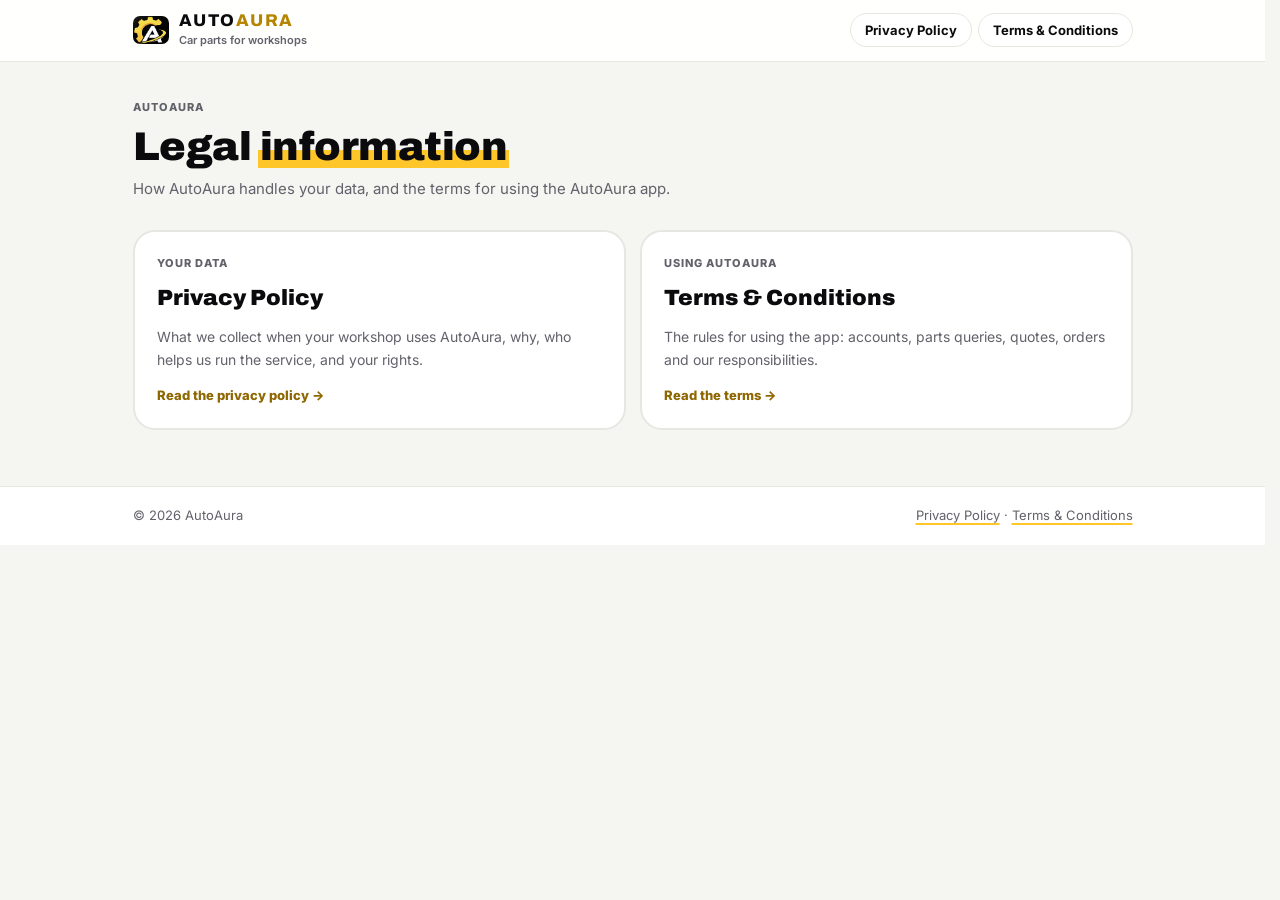
==== index.html @ 2a084ecb "Add AutoAura privacy policy and terms" ====
<!doctype html>
<html lang="en">
  <head>
    <meta charset="utf-8" />
    <meta name="viewport" content="width=device-width, initial-scale=1" />
    <title>AutoAura · Legal</title>
    <meta name="description" content="AutoAura privacy policy and terms &amp; conditions." />
    <meta name="theme-color" content="#ffc629" />
    <link rel="icon" type="image/jpeg" href="assets/favicon.jpg" />
    <link rel="preconnect" href="https://fonts.googleapis.com" />
    <link rel="preconnect" href="https://fonts.gstatic.com" crossorigin />
    <link href="https://fonts.googleapis.com/css2?family=Archivo:wght@800;900&family=Inter:wght@400;600;700;800&display=swap" rel="stylesheet" />
    <link rel="stylesheet" href="assets/legal.css" />
  </head>
  <body>
    <header class="topbar">
      <div class="topbar-in">
        <a class="brandmark" href="./">
          <img src="assets/logo-mark.jpg" alt="" />
          <span><span class="word">AUTO<span>AURA</span></span><span class="sub">Car parts for workshops</span></span>
        </a>
        <nav class="toplinks" aria-label="Legal pages">
          <a class="pill" href="privacy-policy.html">Privacy Policy</a>
          <a class="pill" href="terms-and-conditions.html">Terms &amp; Conditions</a>
        </nav>
      </div>
    </header>

    <main class="wrap">
      <span class="eyebrow">AutoAura</span>
      <h1 class="page-title">Legal <span class="mark">information</span></h1>
      <p class="page-sub">How AutoAura handles your data, and the terms for using the AutoAura app.</p>

      <div class="cards">
        <a class="card-link" href="privacy-policy.html">
          <span class="eyebrow">Your data</span>
          <span class="t">Privacy Policy</span>
          <span class="d">What we collect when your workshop uses AutoAura, why, who helps us run the service, and your rights.</span>
          <span class="go">Read the privacy policy →</span>
        </a>
        <a class="card-link" href="terms-and-conditions.html">
          <span class="eyebrow">Using AutoAura</span>
          <span class="t">Terms &amp; Conditions</span>
          <span class="d">The rules for using the app: accounts, parts queries, quotes, orders and our responsibilities.</span>
          <span class="go">Read the terms →</span>
        </a>
      </div>
    </main>

    <footer>
      <div class="in">
        <span>© <span data-year>2026</span> AutoAura</span>
        <span><a href="privacy-policy.html">Privacy Policy</a> · <a href="terms-and-conditions.html">Terms &amp; Conditions</a></span>
      </div>
    </footer>
    <script>
      document.querySelectorAll('[data-year]').forEach((e) => (e.textContent = new Date().getFullYear()));
    </script>
  </body>
</html>
---- assets/legal.css ----
/* AutoAura legal pages: same tokens, fonts and components as the admin panel (admin/src/styles/app.css). */
:root {
  --bg: #f5f5f2;
  --surface: #ffffff;
  --muted-surface: #f1f0ec;
  --border: #e7e6e1;
  --divider: #f1f0ec;
  --ink: #0b0b0d;
  --ink-2: #3a3a40;
  --text-muted: #62626b;
  --brand: #ffc629;
  --brand-text: #8f6700;
  --brand-on-ink: #ffd23f;
  --logo-gold: #b58500;
  --cream: #fffbea;
  --cream-border: #ffe08a;
  --note-text: #4d3800;
  --display: 'Archivo', system-ui, sans-serif;
  --body: 'Inter', system-ui, sans-serif;
  color-scheme: light;
}

* { box-sizing: border-box; }
html { scrollbar-gutter: stable; scroll-behavior: smooth; -webkit-text-size-adjust: 100%; }
body { margin: 0; background: var(--bg); color: var(--ink); font-family: var(--body); font-size: 15px; line-height: 1.65; -webkit-font-smoothing: antialiased; }
a { color: var(--ink); text-decoration: underline; text-decoration-color: var(--brand); text-decoration-thickness: 2px; text-underline-offset: 3px; }
a:hover { color: var(--brand-text); }

/* Top bar — the admin sidebar's brandmark */
.topbar { position: sticky; top: 0; z-index: 10; background: rgba(255, 255, 255, 0.92); backdrop-filter: saturate(1.4) blur(10px); border-bottom: 1px solid var(--border); }
.topbar-in { max-width: 1040px; margin: 0 auto; padding: 12px 20px; display: flex; align-items: center; justify-content: space-between; gap: 12px; }
.brandmark { display: flex; align-items: center; gap: 10px; text-decoration: none; color: var(--ink); }
.brandmark img { width: 36px; height: 28px; object-fit: cover; border-radius: 7px; }
.brandmark .word { font-family: var(--display); font-size: 17px; font-weight: 800; letter-spacing: 1.5px; line-height: 1.1; display: block; }
.brandmark .word span { color: var(--logo-gold); }
.brandmark .sub { font-size: 11px; color: var(--text-muted); font-weight: 600; display: block; }
.toplinks { display: flex; gap: 6px; flex-wrap: wrap; }
.pill { display: inline-flex; align-items: center; height: 34px; padding: 0 14px; border-radius: 999px; border: 1px solid var(--border); background: var(--surface); font-size: 13px; font-weight: 700; color: var(--ink); text-decoration: none; }
.pill:hover { color: var(--ink); border-color: var(--ink); }
.pill[aria-current='page'] { background: var(--brand); border-color: var(--brand); }

/* Page */
.wrap { max-width: 1040px; margin: 0 auto; padding: 32px 20px 56px; }
.eyebrow { font-size: 11px; font-weight: 800; letter-spacing: 1px; color: var(--text-muted); text-transform: uppercase; }
.page-title { font-family: var(--display); font-size: clamp(28px, 5vw, 40px); font-weight: 900; letter-spacing: -0.5px; line-height: 1.12; margin: 6px 0 8px; }
.mark { background: linear-gradient(transparent 58%, var(--brand) 58%); padding: 0 2px; }
.page-sub { margin: 0; color: var(--text-muted); font-size: 15px; }
.meta { display: flex; flex-wrap: wrap; gap: 8px; margin-top: 16px; }
.chip { display: inline-flex; align-items: center; gap: 6px; height: 30px; padding: 0 12px; border-radius: 999px; background: var(--surface); border: 1px solid var(--border); font-size: 12px; font-weight: 700; color: var(--ink-2); }
.chip b { color: var(--ink); }

.layout { display: grid; grid-template-columns: 240px minmax(0, 1fr); gap: 20px; margin-top: 28px; align-items: start; }
.toc { position: sticky; top: 76px; background: var(--surface); border: 1px solid var(--border); border-radius: 20px; padding: 14px; }
.toc .eyebrow { display: block; padding: 2px 8px 8px; }
.toc ol { list-style: none; margin: 0; padding: 0; counter-reset: toc; }
.toc li { counter-increment: toc; }
.toc a { display: flex; gap: 8px; padding: 7px 8px; border-radius: 10px; font-size: 13px; font-weight: 600; color: var(--ink-2); text-decoration: none; line-height: 1.35; }
.toc a::before { content: counter(toc, decimal-leading-zero); color: var(--text-muted); font-weight: 800; font-size: 11px; padding-top: 1px; }
.toc a:hover { background: var(--muted-surface); color: var(--ink); }

.doc { background: var(--surface); border: 1px solid var(--border); border-radius: 22px; padding: clamp(20px, 4vw, 36px); }
.doc section { scroll-margin-top: 80px; }
.doc section + section { margin-top: 28px; padding-top: 24px; border-top: 1px solid var(--divider); }
.doc h2 { font-family: var(--display); font-size: 21px; font-weight: 900; letter-spacing: -0.2px; line-height: 1.25; margin: 0 0 10px; display: flex; gap: 10px; align-items: baseline; }
.doc h2 .n { flex: none; display: inline-grid; place-items: center; min-width: 30px; height: 26px; padding: 0 6px; border-radius: 8px; background: var(--brand); font-size: 13px; font-weight: 900; }
.doc h3 { font-size: 15px; font-weight: 800; margin: 16px 0 6px; }
.doc p { margin: 0 0 10px; color: var(--ink-2); }
.doc ul { margin: 0 0 10px; padding-left: 20px; color: var(--ink-2); }
.doc li { margin: 4px 0; }
.doc li::marker { color: var(--logo-gold); }
.doc strong { color: var(--ink); }

/* Values still to be filled in before publishing (search the HTML for class="fill"). */
.fill { background: #fde8e6; color: #a3261b; border: 1px dashed #a3261b; border-radius: 6px; padding: 0 5px; font-weight: 700; overflow-wrap: anywhere; }
.note { background: var(--cream); border: 1px solid var(--cream-border); color: var(--note-text); border-radius: 16px; padding: 12px 14px; font-size: 14px; margin: 12px 0; }
.table-wrap { overflow-x: auto; margin: 8px 0 12px; border: 1px solid var(--border); border-radius: 14px; }
table { width: 100%; border-collapse: collapse; font-size: 14px; min-width: 520px; }
th, td { text-align: left; padding: 10px 12px; vertical-align: top; border-bottom: 1px solid var(--divider); }
th { font-size: 11px; font-weight: 800; letter-spacing: 0.8px; text-transform: uppercase; color: var(--text-muted); background: var(--muted-surface); }
tr:last-child td { border-bottom: 0; }
td:first-child { font-weight: 700; color: var(--ink); white-space: nowrap; }

.contact { display: grid; grid-template-columns: repeat(auto-fit, minmax(200px, 1fr)); gap: 10px; margin-top: 8px; }
.contact div { background: var(--muted-surface); border-radius: 14px; padding: 12px 14px; }
.contact span { display: block; font-size: 11px; font-weight: 800; letter-spacing: 0.8px; text-transform: uppercase; color: var(--text-muted); }
.contact b { font-size: 14px; word-break: break-word; }

/* Landing cards (index.html) */
.cards { display: grid; grid-template-columns: repeat(auto-fit, minmax(260px, 1fr)); gap: 14px; margin-top: 28px; }
.card-link { display: flex; flex-direction: column; gap: 8px; background: var(--surface); border: 2px solid var(--border); border-radius: 22px; padding: 22px; text-decoration: none; color: var(--ink); transition: border-color 0.15s, transform 0.15s; }
.card-link:hover { border-color: var(--brand); color: var(--ink); transform: translateY(-2px); }
.card-link .t { font-family: var(--display); font-size: 22px; font-weight: 900; }
.card-link .d { color: var(--text-muted); font-size: 14px; }
.card-link .go { margin-top: 6px; font-weight: 800; font-size: 13px; color: var(--brand-text); }

footer { border-top: 1px solid var(--border); background: var(--surface); }
footer .in { max-width: 1040px; margin: 0 auto; padding: 18px 20px; display: flex; flex-wrap: wrap; gap: 8px 18px; justify-content: space-between; font-size: 13px; color: var(--text-muted); }
footer a { color: var(--text-muted); }

@media (max-width: 820px) {
  .layout { grid-template-columns: minmax(0, 1fr); }
  .toc { position: static; }
}
@media (max-width: 480px) {
  .brandmark .sub { display: none; }
  .pill { height: 32px; padding: 0 11px; font-size: 12px; }
  .wrap { padding-top: 24px; }
}
@media print {
  .topbar, .toc, footer { display: none; }
  body { background: #fff; }
  .layout { display: block; }
  .doc { border: 0; padding: 0; }
}
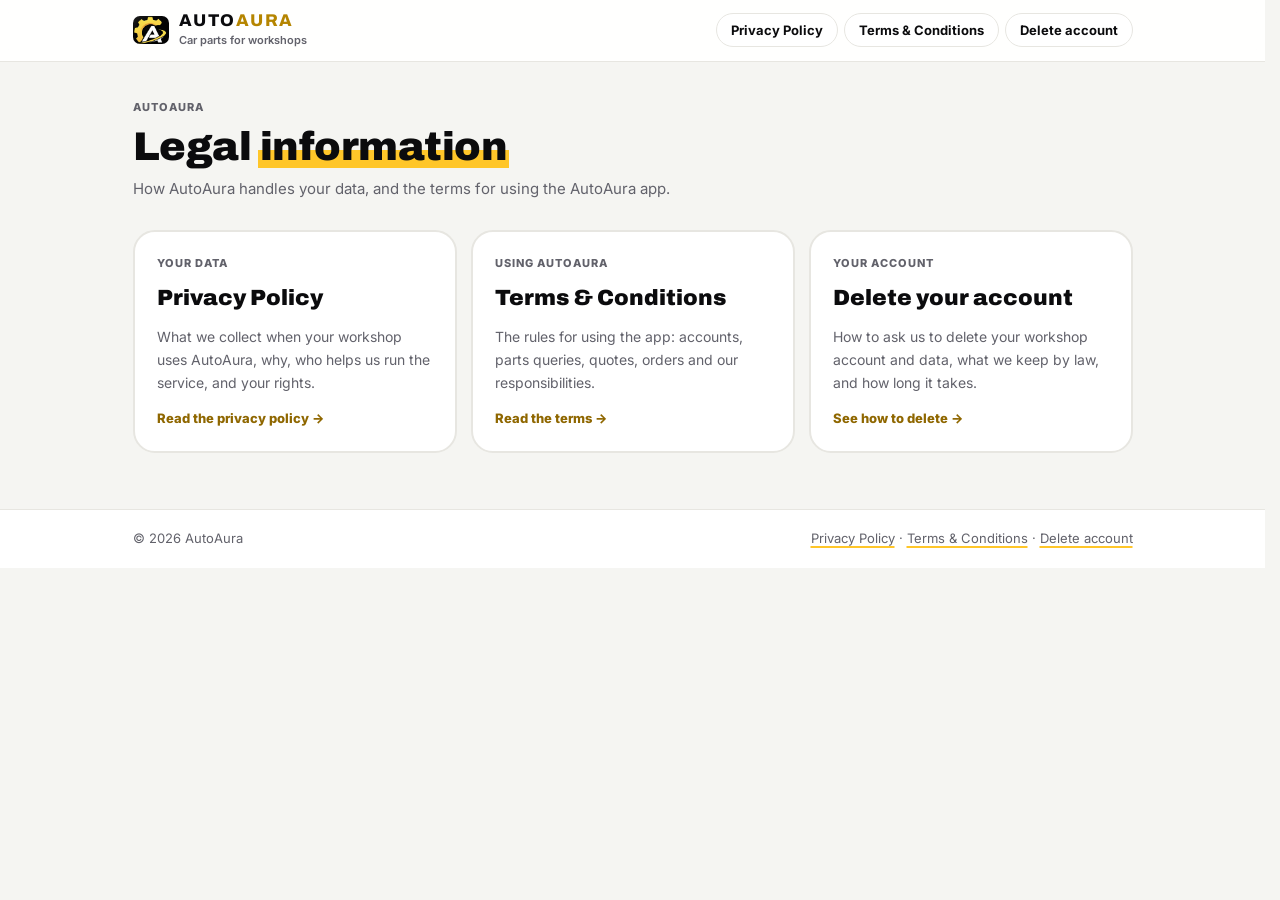
==== commit 988afa2a: "Add account deletion page and improve mobile layout - delete-account.html: how to request deletion, " ====
--- a/index.html
+++ b/index.html
@@ -22,6 +22,7 @@
         <nav class="toplinks" aria-label="Legal pages">
           <a class="pill" href="privacy-policy.html">Privacy Policy</a>
           <a class="pill" href="terms-and-conditions.html">Terms &amp; Conditions</a>
+          <a class="pill" href="delete-account.html">Delete account</a>
         </nav>
       </div>
     </header>
@@ -44,13 +45,19 @@
           <span class="d">The rules for using the app: accounts, parts queries, quotes, orders and our responsibilities.</span>
           <span class="go">Read the terms →</span>
         </a>
+        <a class="card-link" href="delete-account.html">
+          <span class="eyebrow">Your account</span>
+          <span class="t">Delete your account</span>
+          <span class="d">How to ask us to delete your workshop account and data, what we keep by law, and how long it takes.</span>
+          <span class="go">See how to delete →</span>
+        </a>
       </div>
     </main>
 
     <footer>
       <div class="in">
         <span>© <span data-year>2026</span> AutoAura</span>
-        <span><a href="privacy-policy.html">Privacy Policy</a> · <a href="terms-and-conditions.html">Terms &amp; Conditions</a></span>
+        <span><a href="privacy-policy.html">Privacy Policy</a> · <a href="terms-and-conditions.html">Terms &amp; Conditions</a> · <a href="delete-account.html">Delete account</a></span>
       </div>
     </footer>
     <script>
--- a/assets/legal.css
+++ b/assets/legal.css
@@ -101,10 +101,23 @@
   .layout { grid-template-columns: minmax(0, 1fr); }
   .toc { position: static; }
 }
+@media (max-width: 640px) {
+  /* Logo on top, the page buttons in one row below it (scrolls sideways if it must). */
+  .topbar-in { flex-wrap: wrap; padding-bottom: 10px; }
+  .toplinks { width: 100%; flex-wrap: nowrap; overflow-x: auto; scrollbar-width: none; }
+  .toplinks::-webkit-scrollbar { display: none; }
+  .pill { flex: none; }
+}
 @media (max-width: 480px) {
   .brandmark .sub { display: none; }
-  .pill { height: 32px; padding: 0 11px; font-size: 12px; }
+  .toplinks { gap: 4px; }
+  .pill { height: 32px; padding: 0 8px; font-size: 11.5px; }
   .wrap { padding-top: 24px; }
+}
+@media (max-width: 400px) {
+  /* Small phones: let the page buttons wrap so all of them stay visible. */
+  .topbar-in, .wrap, footer .in { padding-left: 16px; padding-right: 16px; }
+  .toplinks { flex-wrap: wrap; overflow: visible; }
 }
 @media print {
   .topbar, .toc, footer { display: none; }
